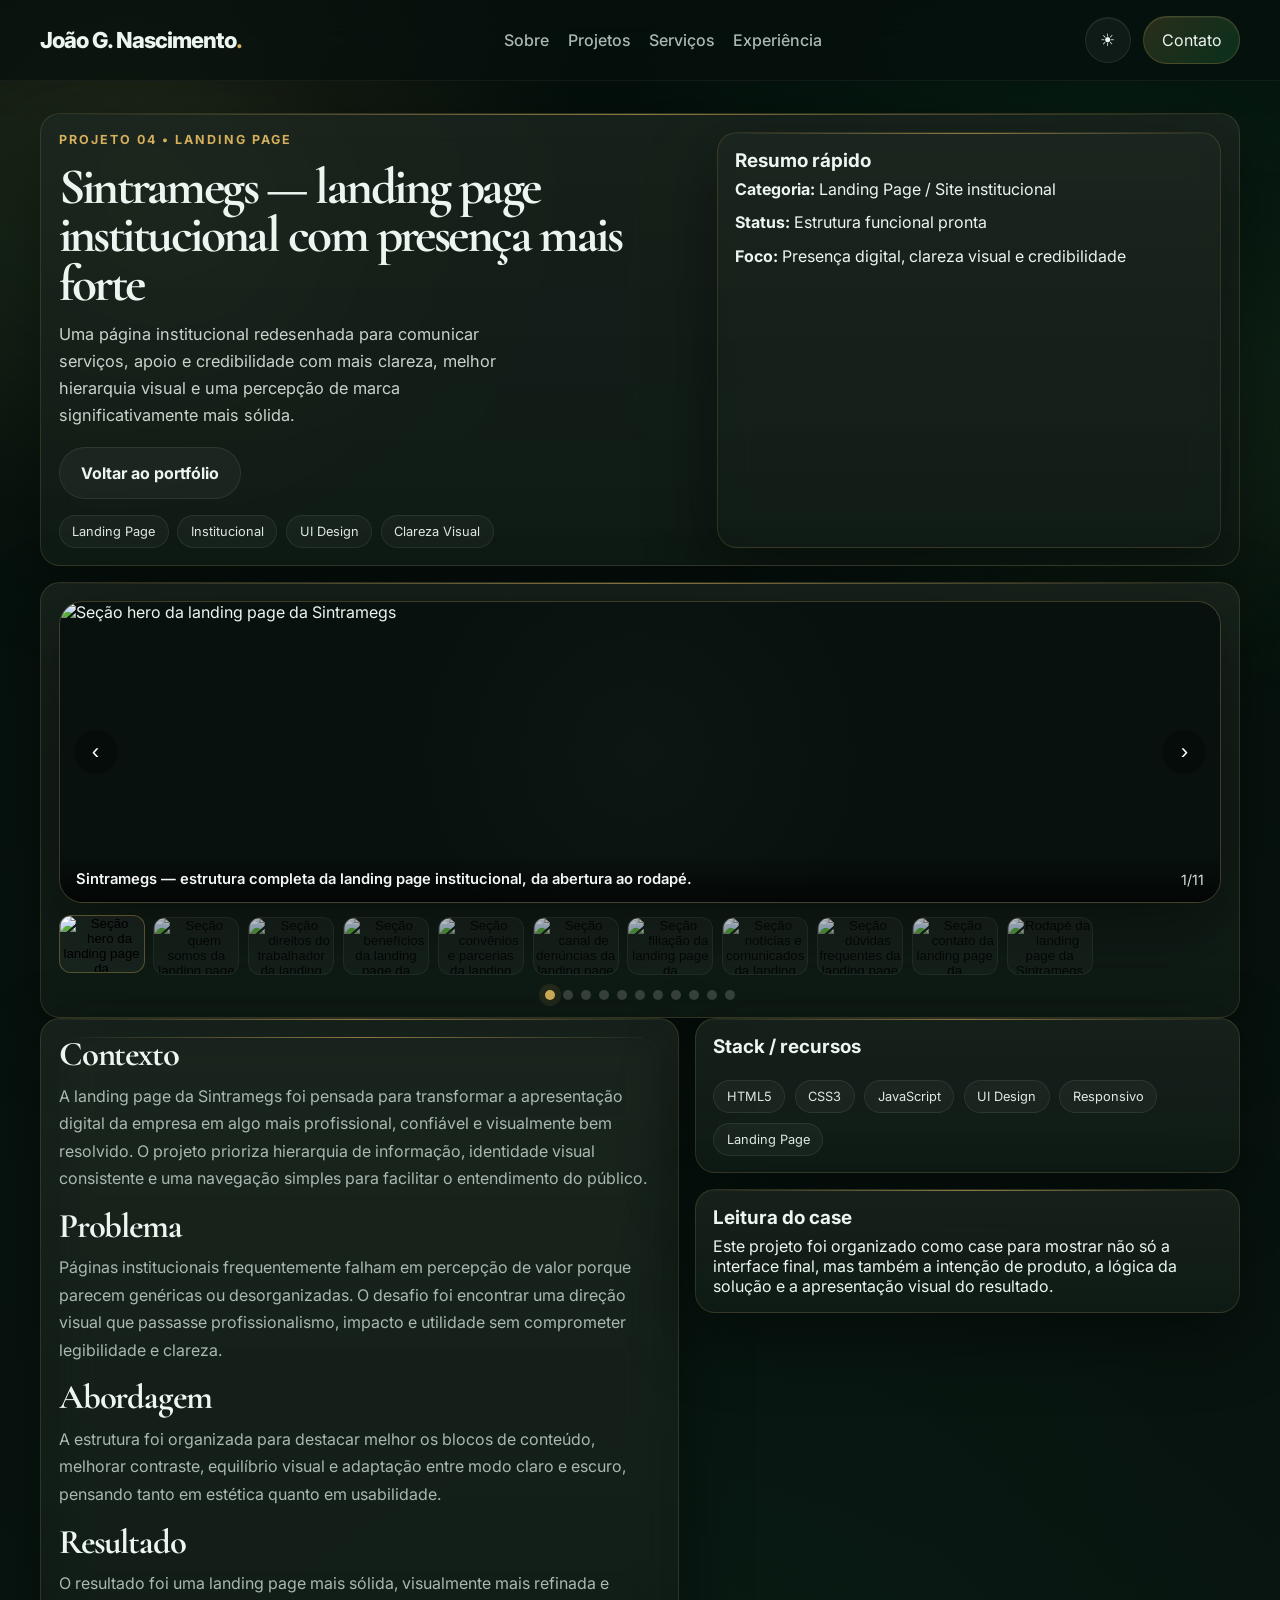
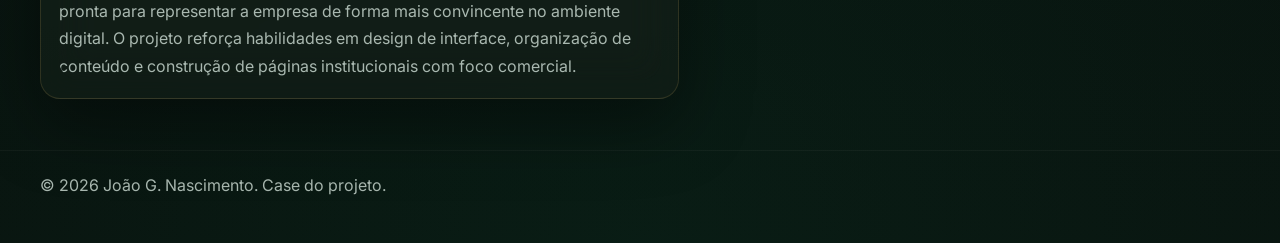
==== projeto-4.html @ 9595692e "Primeira versão do portfólio" ====
<!DOCTYPE html>
<html lang="pt-BR">
<head>
  <meta charset="UTF-8" />
  <meta name="viewport" content="width=device-width, initial-scale=1.0" />
  <title>Sintramegs — landing page institucional com presença mais forte | João G. Nascimento</title>
  <meta name="description" content="Case do projeto Sintramegs — landing page institucional com presença mais forte, desenvolvido por João G. Nascimento." />
  <link rel="preconnect" href="https://fonts.googleapis.com">
  <link rel="preconnect" href="https://fonts.gstatic.com" crossorigin>
  <link href="https://fonts.googleapis.com/css2?family=Inter:wght@400;500;600;700;800&family=Cormorant+Garamond:wght@600;700&display=swap" rel="stylesheet">
  <link rel="stylesheet" href="styles.css" />
</head>
<body class="project-page">
  <div class="bg-glow glow-1"></div>
  <div class="bg-glow glow-2"></div>

  <header class="header">
    <div class="container nav">
      <a href="index.html" class="brand">João G. Nascimento<span class="brand-mark">.</span></a>
      <nav class="desktop-nav">
        <a href="index.html#sobre">Sobre</a>
        <a href="index.html#projetos">Projetos</a>
        <a href="index.html#servicos">Serviços</a>
        <a href="index.html#experiencia">Experiência</a>
      </nav>
      <div class="nav-right">
        <button class="theme-toggle" id="themeToggle" type="button" aria-label="Alternar tema">☀</button>
        <a href="index.html#contato" class="nav-cta">Contato</a>
        <button class="menu-btn" id="menuBtn" aria-label="Abrir menu">☰</button>
      </div>
    </div>
    <nav class="mobile-nav" id="mobileNav">
      <a href="index.html#sobre">Sobre</a>
      <a href="index.html#projetos">Projetos</a>
      <a href="index.html#servicos">Serviços</a>
      <a href="index.html#experiencia">Experiência</a>
      <a href="index.html#contato">Contato</a>
    </nav>
  </header>

  <main class="container project-layout">
    <section class="case-head reveal">
      <div>
        <p class="eyebrow">Projeto 04 • Landing Page</p>
        <h1 class="case-title">Sintramegs — landing page institucional com presença mais forte</h1>
        <p class="case-lead">Uma página institucional redesenhada para comunicar serviços, apoio e credibilidade com mais clareza, melhor hierarquia visual e uma percepção de marca significativamente mais sólida.</p>
        <div class="hero-actions" style="margin-top:1.15rem;">
          <a href="index.html#projetos" class="btn btn-secondary">Voltar ao portfólio</a>
        </div>
        <div class="case-metrics">
          <span class="case-metric">Landing Page</span><span class="case-metric">Institucional</span><span class="case-metric">UI Design</span><span class="case-metric">Clareza Visual</span>
        </div>
      </div>
      <div class="case-aside-card">
        <h3>Resumo rápido</h3>
        <div class="case-aside-grid">
          <p><strong>Categoria:</strong> Landing Page / Site institucional</p>
          <p><strong>Status:</strong> Estrutura funcional pronta</p>
          <p><strong>Foco:</strong> Presença digital, clareza visual e credibilidade</p>
        </div>
      </div>
    </section>

    <section class="case-gallery reveal">
      <div class="carousel" data-carousel>
        <button class="carousel-btn prev" type="button" aria-label="Imagem anterior">‹</button>
        <div class="carousel-track">
          <div class="carousel-slide active">
            <img src="assets/sintramegs/01.png" alt="Seção hero da landing page da Sintramegs" />
          </div><div class="carousel-slide">
            <img src="assets/sintramegs/02.png" alt="Seção quem somos da landing page da Sintramegs" />
          </div><div class="carousel-slide">
            <img src="assets/sintramegs/03.png" alt="Seção direitos do trabalhador da landing page da Sintramegs" />
          </div><div class="carousel-slide">
            <img src="assets/sintramegs/04.png" alt="Seção benefícios da landing page da Sintramegs" />
          </div><div class="carousel-slide">
            <img src="assets/sintramegs/05.png" alt="Seção convênios e parcerias da landing page da Sintramegs" />
          </div><div class="carousel-slide">
            <img src="assets/sintramegs/06.png" alt="Seção canal de denúncias da landing page da Sintramegs" />
          </div><div class="carousel-slide">
            <img src="assets/sintramegs/07.png" alt="Seção filiação da landing page da Sintramegs" />
          </div><div class="carousel-slide">
            <img src="assets/sintramegs/08.png" alt="Seção notícias e comunicados da landing page da Sintramegs" />
          </div><div class="carousel-slide">
            <img src="assets/sintramegs/09.png" alt="Seção dúvidas frequentes da landing page da Sintramegs" />
          </div><div class="carousel-slide">
            <img src="assets/sintramegs/10.png" alt="Seção contato da landing page da Sintramegs" />
          </div><div class="carousel-slide">
            <img src="assets/sintramegs/11.png" alt="Rodapé da landing page da Sintramegs" />
          </div>
          <div class="carousel-overlay">
            <div class="carousel-caption">Sintramegs — estrutura completa da landing page institucional, da abertura ao rodapé.</div>
            <div class="carousel-counter">1/11</div>
          </div>
        </div>
        <button class="carousel-btn next" type="button" aria-label="Próxima imagem">›</button>
      </div>
      <div class="carousel-thumbs">
        <button class="carousel-thumb-btn active" type="button" aria-label="Miniatura 1">
            <img src="assets/sintramegs/01.png" alt="Seção hero da landing page da Sintramegs" />
          </button><button class="carousel-thumb-btn" type="button" aria-label="Miniatura 2">
            <img src="assets/sintramegs/02.png" alt="Seção quem somos da landing page da Sintramegs" />
          </button><button class="carousel-thumb-btn" type="button" aria-label="Miniatura 3">
            <img src="assets/sintramegs/03.png" alt="Seção direitos do trabalhador da landing page da Sintramegs" />
          </button><button class="carousel-thumb-btn" type="button" aria-label="Miniatura 4">
            <img src="assets/sintramegs/04.png" alt="Seção benefícios da landing page da Sintramegs" />
          </button><button class="carousel-thumb-btn" type="button" aria-label="Miniatura 5">
            <img src="assets/sintramegs/05.png" alt="Seção convênios e parcerias da landing page da Sintramegs" />
          </button><button class="carousel-thumb-btn" type="button" aria-label="Miniatura 6">
            <img src="assets/sintramegs/06.png" alt="Seção canal de denúncias da landing page da Sintramegs" />
          </button><button class="carousel-thumb-btn" type="button" aria-label="Miniatura 7">
            <img src="assets/sintramegs/07.png" alt="Seção filiação da landing page da Sintramegs" />
          </button><button class="carousel-thumb-btn" type="button" aria-label="Miniatura 8">
            <img src="assets/sintramegs/08.png" alt="Seção notícias e comunicados da landing page da Sintramegs" />
          </button><button class="carousel-thumb-btn" type="button" aria-label="Miniatura 9">
            <img src="assets/sintramegs/09.png" alt="Seção dúvidas frequentes da landing page da Sintramegs" />
          </button><button class="carousel-thumb-btn" type="button" aria-label="Miniatura 10">
            <img src="assets/sintramegs/10.png" alt="Seção contato da landing page da Sintramegs" />
          </button><button class="carousel-thumb-btn" type="button" aria-label="Miniatura 11">
            <img src="assets/sintramegs/11.png" alt="Rodapé da landing page da Sintramegs" />
          </button>
      </div>
      <div class="carousel-dots"></div>
      
    </section>

    <section class="case-layout reveal">
      <div class="case-story">
        <div class="case-aside-card project-main">
          <h2>Contexto</h2>
          <p>A landing page da Sintramegs foi pensada para transformar a apresentação digital da empresa em algo mais profissional, confiável e visualmente bem resolvido. O projeto prioriza hierarquia de informação, identidade visual consistente e uma navegação simples para facilitar o entendimento do público.</p>
          <h2>Problema</h2>
          <p>Páginas institucionais frequentemente falham em percepção de valor porque parecem genéricas ou desorganizadas. O desafio foi encontrar uma direção visual que passasse profissionalismo, impacto e utilidade sem comprometer legibilidade e clareza.</p>
          <h2>Abordagem</h2>
          <p>A estrutura foi organizada para destacar melhor os blocos de conteúdo, melhorar contraste, equilíbrio visual e adaptação entre modo claro e escuro, pensando tanto em estética quanto em usabilidade.</p>
          <h2>Resultado</h2>
          <p>O resultado foi uma landing page mais sólida, visualmente mais refinada e pronta para representar a empresa de forma mais convincente no ambiente digital. O projeto reforça habilidades em design de interface, organização de conteúdo e construção de páginas institucionais com foco comercial.</p>
        </div>
      </div>

      <aside class="case-aside">
        <div class="case-aside-card">
          <h3>Stack / recursos</h3>
          <div class="stack">
            <span>HTML5</span><span>CSS3</span><span>JavaScript</span><span>UI Design</span><span>Responsivo</span><span>Landing Page</span>
          </div>
        </div>
        <div class="case-aside-card">
          <h3>Leitura do case</h3>
          <p>Este projeto foi organizado como case para mostrar não só a interface final, mas também a intenção de produto, a lógica da solução e a apresentação visual do resultado.</p>
        </div>
      </aside>
    </section>
  </main>

  <footer class="footer">
    <div class="container">
      <p>© 2026 João G. Nascimento. Case do projeto.</p>
    </div>
  </footer>

  <script src="script.js"></script>
</body>
</html>
---- styles.css ----
* { margin:0; padding:0; box-sizing:border-box; }

:root{
  --bg:#06100c;
  --bg-2:#081410;
  --surface:rgba(12,24,18,.76);
  --surface-2:rgba(255,255,255,.045);
  --surface-3:rgba(255,255,255,.03);
  --border:rgba(213,175,92,.16);
  --text:#edf5f0;
  --muted:#a9b8b0;
  --gold:#d5af5c;
  --gold-2:#f0ddb2;
  --green:#1fd26b;
  --green-2:#0fa85c;
  --accent:#86ffd0;
  --shadow:0 24px 70px rgba(0,0,0,.42);
  --radius-xl:32px;
  --radius-lg:22px;
  --radius-md:16px;
  --container:1200px;
  --hero-title:clamp(2.7rem,6vw,6rem);
  --section-title:clamp(2rem,3.6vw,3.3rem);
  --case-title:clamp(2rem,4vw,4rem);
  --glass:linear-gradient(180deg, rgba(255,255,255,.05), rgba(255,255,255,.015));
  --bg-gradient:
    radial-gradient(circle at 10% 8%, rgba(213,175,92,.12), transparent 22%),
    radial-gradient(circle at 86% 14%, rgba(31,210,107,.08), transparent 26%),
    radial-gradient(circle at 50% 100%, rgba(10,56,38,.22), transparent 38%),
    linear-gradient(180deg, #05100c 0%, #091510 100%);
}

body.light{
  --bg:#eef2f4;
  --bg-2:#f8fafb;
  --surface:rgba(255,255,255,.8);
  --surface-2:rgba(14,22,28,.04);
  --surface-3:rgba(14,22,28,.03);
  --border:rgba(17,63,95,.10);
  --text:#111922;
  --muted:#5f6f7a;
  --gold:#b88523;
  --gold-2:#8e6718;
  --green:#11a65a;
  --green-2:#0d8e4d;
  --accent:#0e7f9d;
  --shadow:0 20px 55px rgba(16,24,40,.12);
  --glass:linear-gradient(180deg, rgba(255,255,255,.72), rgba(255,255,255,.48));
  --bg-gradient:
    radial-gradient(circle at 12% 10%, rgba(184,133,35,.08), transparent 22%),
    radial-gradient(circle at 86% 16%, rgba(17,166,90,.08), transparent 26%),
    linear-gradient(180deg, #eff3f5 0%, #f8fafb 100%);
}

html{ scroll-behavior:smooth; }

body{
  font-family:"Inter",sans-serif;
  background:var(--bg-gradient);
  color:var(--text);
  min-height:100vh;
  overflow-x:hidden;
  transition:background .45s ease,color .35s ease;
}

body::before{
  content:"";
  position:fixed; inset:0;
  background:
    radial-gradient(circle at 18% 28%, rgba(255,255,255,.03), transparent 16%),
    radial-gradient(circle at 82% 62%, rgba(255,255,255,.02), transparent 18%);
  pointer-events:none; z-index:0;
}
body::after{
  content:"";
  position:fixed; inset:0;
  opacity:.07;
  background-image:
    linear-gradient(rgba(255,255,255,.06) 1px, transparent 1px),
    linear-gradient(90deg, rgba(255,255,255,.05) 1px, transparent 1px);
  background-size:130px 130px;
  mix-blend-mode:soft-light;
  pointer-events:none; z-index:0;
}

a{ color:inherit; text-decoration:none; }
img{ display:block; max-width:100%; }

.container{ width:min(calc(100% - 2.4rem), var(--container)); margin:0 auto; }

.bg-glow{
  position:fixed; border-radius:50%; filter:blur(90px);
  opacity:.34; pointer-events:none; z-index:0;
}
.glow-1{ width:340px; height:340px; top:60px; left:-80px; background:rgba(32,134,87,.22); }
.glow-2{ width:300px; height:300px; right:-80px; top:280px; background:rgba(213,175,92,.17); }

#preloader{
  position:fixed; inset:0; z-index:1000;
  background:
    radial-gradient(circle at 50% 32%, rgba(213,175,92,.12), transparent 22%),
    linear-gradient(180deg, #030a08 0%, #08120f 100%);
  display:grid; place-items:center;
  transition:opacity .8s ease, visibility .8s ease;
}
#preloader.hidden{ opacity:0; visibility:hidden; }
.preloader-inner{ width:min(760px, calc(100% - 2rem)); text-align:center; }
.preloader-kicker{
  color:rgba(255,255,255,.62); letter-spacing:.26em;
  text-transform:uppercase; font-size:.8rem; margin-bottom:1rem;
}
.preloader-name{
  font-size:clamp(2.6rem,9vw,6.5rem); line-height:.9; letter-spacing:-.06em;
  font-weight:800; color:#f5f6f3; opacity:0; transform:translateY(18px) scale(.98);
  animation:v15Name 1.15s ease forwards;
}
.preloader-name span{
  display:block;
  background:linear-gradient(135deg,#ffffff 0%, #f2dfb0 55%, #d5af5c 100%);
  -webkit-background-clip:text; background-clip:text; color:transparent;
}
.preloader-line{
  width:min(520px,100%); height:10px; margin:2rem auto 0;
  border-radius:999px; background:rgba(255,255,255,.08); overflow:hidden;
  position:relative;
}
.preloader-line::after{
  content:""; position:absolute; inset:0 auto 0 0; width:0;
  border-radius:inherit;
  background:linear-gradient(90deg, #1fd26b, #d5af5c, #ffffff);
  box-shadow:0 0 26px rgba(213,175,92,.24);
  animation:v15Load 1.95s cubic-bezier(.2,.7,.2,1) forwards;
}
.preloader-sub{ margin-top:1rem; color:rgba(255,255,255,.72); font-size:.96rem; }

@keyframes v15Name{ to{ opacity:1; transform:translateY(0) scale(1);} }
@keyframes v15Load{ to{ width:100%; } }

.header{
  position:sticky; top:0; z-index:20;
  backdrop-filter:blur(18px);
  background:color-mix(in srgb, var(--bg) 68%, transparent);
  border-bottom:1px solid rgba(255,255,255,.05);
  box-shadow:0 12px 30px rgba(0,0,0,.08);
}
.nav{
  display:flex; align-items:center; justify-content:space-between;
  min-height:80px; gap:1rem;
}
.brand{
  font-size:1.38rem; font-weight:800; letter-spacing:-.045em;
  white-space:nowrap;
}
.brand-mark{ color:var(--gold); }
.desktop-nav{ display:flex; gap:1.15rem; align-items:center; }
.desktop-nav a,.mobile-nav a{ color:var(--muted); transition:.25s ease; }
.desktop-nav a{
  position:relative; font-weight:500;
}
.desktop-nav a::after{
  content:""; position:absolute; left:0; bottom:-.45rem;
  width:0; height:1px;
  background:linear-gradient(90deg, transparent, var(--gold), transparent);
  transition:width .25s ease;
}
.desktop-nav a:hover,.mobile-nav a:hover{ color:var(--text); }
.desktop-nav a:hover::after{ width:100%; }
.nav-right{ display:flex; align-items:center; gap:.8rem; }
.theme-toggle{
  min-width:46px; height:46px; border-radius:999px;
  border:1px solid rgba(255,255,255,.08);
  background:var(--surface-2); color:var(--text);
  cursor:pointer; font-size:1.05rem;
  box-shadow:inset 0 1px 0 rgba(255,255,255,.06);
}
.nav-cta{
  padding:.84rem 1.08rem; border-radius:999px;
  background:linear-gradient(135deg, rgba(213,175,92,.18), rgba(31,210,107,.16));
  border:1px solid rgba(213,175,92,.22);
  color:var(--text)!important;
  box-shadow:inset 0 1px 0 rgba(255,255,255,.06);
}
.menu-btn{
  display:none; border:0; background:transparent; color:var(--text);
  font-size:1.65rem; cursor:pointer;
}
.mobile-nav{
  display:none; flex-direction:column; gap:1rem; padding:0 1rem 1rem;
}
.mobile-nav.open{ display:flex; }

.hero{
  position:relative; z-index:1;
  display:grid; grid-template-columns:18fr .80fr; gap:1.35rem;
  align-items:stretch; padding:4.1rem 0 2.6rem;
}
.hero-copy{
  display:flex; flex-direction:column; justify-content:center;
}
.eyebrow,.section-kicker{
  color:var(--gold); letter-spacing:.16em; text-transform:uppercase;
  font-size:.78rem; font-weight:700; margin-bottom:1rem;
}
.hero h1,.project-hero h1{
  font-size:var(--hero-title);
  line-height:.92; letter-spacing:-.065em;
  max-width:100ch;
}
.hero h1 span{ display:block; color:var(--gold-2); }
.hero-subline{
  margin-top:1rem;
  font-size:1.02rem;
  color:color-mix(in srgb, var(--text) 78%, transparent);
  max-width:150ch;
}
.hero-text{
  margin-top:1.2rem; max-width:54ch; color:var(--muted);
  font-size:1rem; line-height:1.75;
}
.hero-actions{ display:flex; gap:1rem; margin-top:1.45rem; flex-wrap:wrap; }
.btn{
  display:inline-flex; justify-content:center; align-items:center;
  min-height:50px; padding:.92rem 1.32rem;
  border-radius:999px; font-weight:700;
  transition:transform .24s ease, box-shadow .24s ease, background .24s ease, border-color .24s ease;
}
.btn:hover{ transform:translateY(-2px); }
.btn-primary{
  background:linear-gradient(135deg, var(--gold), color-mix(in srgb, var(--gold) 72%, white));
  color:#10100d; box-shadow:0 14px 34px rgba(213,175,92,.24);
}
.btn-secondary{
  border:1px solid rgba(255,255,255,.08); background:var(--surface-2);
}
.hero-badges,.stack{
  margin-top:1.35rem; display:flex; gap:.6rem; flex-wrap:wrap;
}
.hero-badges span,.stack span,.tag,.carousel-chip,.case-metric{
  border:1px solid rgba(255,255,255,.08);
  background:rgba(255,255,255,.035);
  color:color-mix(in srgb, var(--text) 94%, transparent);
  padding:.5rem .78rem; border-radius:999px; font-size:.8rem;
}

.card-frame,.panel,.project-card,.service-card,.cta-box,.hero-visual,.case-head,.case-gallery,.case-story,.case-aside-card{
  background:var(--glass), var(--surface);
  border:1px solid var(--border);
  box-shadow:var(--shadow);
  backdrop-filter:blur(16px);
}

.hero-visual{
  min-height:420px; border-radius:28px; padding:.85rem; overflow:hidden;
}
.hero-visual-grid{
  display:grid; grid-template-columns:1fr 1fr; grid-template-rows:1fr 1fr;
  gap:.75rem; height:100%;
}
.hero-visual-card{
  border-radius:24px; overflow:hidden;
  border:1px solid rgba(255,255,255,.08);
  background:rgba(255,255,255,.03);
  position:relative; min-height:180px;
}
.hero-visual-card.large{ min-height:370px; grid-row:span 2; }
.hero-visual-card img{
  width:100%; height:100%; object-fit:cover;
  transform:scale(1.02); transition:transform .6s ease;
}
.hero-visual-card:hover img{ transform:scale(1.06); }
.hero-visual-card::after{
  content:""; position:absolute; inset:auto 0 0 0; height:48%;
  background:linear-gradient(180deg, rgba(0,0,0,0), rgba(0,0,0,.48));
}
.hero-visual-label{
  position:absolute; left:1rem; bottom:1rem; z-index:1;
  padding:.55rem .8rem; border-radius:999px;
  background:rgba(9,16,13,.58); backdrop-filter:blur(10px);
  color:#f3f6f4; font-weight:700; font-size:.82rem;
}
.project-five-card{
  background:
    linear-gradient(135deg, rgba(213,175,92,.10), rgba(31,210,107,.08)),
    rgba(255,255,255,.03);
  display:flex; align-items:center; justify-content:center; padding:1rem;
}
.project-five-kicker{
  color:var(--gold); text-transform:uppercase; letter-spacing:.12em;
  font-size:.75rem; margin-bottom:.55rem;
}
.project-five-inner h3{ font-size:1rem; margin-bottom:.45rem; }
.project-five-inner p{ color:var(--muted); line-height:1.5; font-size:.92rem; }

.status-row{
  display:inline-flex; align-items:center; gap:.7rem; padding:.62rem .92rem;
  border-radius:999px; background:rgba(31,210,107,.12);
  border:1px solid rgba(80,176,126,.12);
  color:color-mix(in srgb, var(--text) 95%, transparent); font-size:.9rem; margin-bottom:1rem;
}
.dot{
  width:10px; height:10px; border-radius:50%;
  background:var(--green); box-shadow:0 0 0 6px rgba(31,210,107,.10);
}

.section{ position:relative; z-index:1; padding:2rem 0; }
.section-heading{ margin-bottom:1.2rem; }
.section-heading h2,.cta-box h2,.project-main h2{
  font-family:"Cormorant Garamond",serif;
  font-size:var(--section-title); line-height:1.02; letter-spacing:-.03em;
}
.section-subtext,.card-frame p,.project-card p,.service-card p,.panel p,.timeline-content p,.note,.project-main p,.project-sidebar p{
  color:var(--muted); line-height:1.72;
}
.section-subtext{ max-width:72ch; margin-top:.8rem; }

.about-grid,.contact-grid,.project-content,.case-layout{
  display:grid; grid-template-columns:1.08fr .92fr; gap:1rem;
}
.panel,.project-card,.service-card,.card-frame,.case-head,.case-gallery,.case-story,.case-aside-card{
  border-radius:20px; padding:1.1rem;
  position:relative; overflow:hidden;
  transition:transform .26s ease, border-color .26s ease, box-shadow .26s ease;
}
.panel::before,.project-card::before,.service-card::before,.card-frame::before,.hero-visual::before,.case-head::before,.case-gallery::before,.case-story::before,.case-aside-card::before{
  content:""; position:absolute; inset:0 0 auto 0; height:1px;
  background:linear-gradient(90deg, transparent, rgba(213,175,92,.62), transparent);
}
.panel:hover,.project-card:hover,.service-card:hover,.case-head:hover,.case-gallery:hover,.case-story:hover,.case-aside-card:hover{
  transform:translateY(-3px);
  border-color:rgba(213,175,92,.26);
  box-shadow:0 24px 70px rgba(0,0,0,.4);
}

.stats{ display:grid; gap:.9rem; }
.stats strong{ display:block; margin-bottom:.32rem; font-size:1rem; }

.cards-grid,.services-grid{
  display:grid; grid-template-columns:repeat(2,minmax(0,1fr)); gap:1rem;
}
.projects-showcase{ display:grid; gap:1rem; }
.projects-five{ grid-template-columns:repeat(2,minmax(0,1fr)); }
.projects-five .project-card:last-child{ grid-column:span 2; }

.projects-intro{
  padding:1rem 1.1rem;
  background:
    linear-gradient(135deg, rgba(213,175,92,.07), rgba(31,210,107,.05)),
    var(--glass), var(--surface);
}
.projects-intro-kicker{
  color:var(--gold); text-transform:uppercase; letter-spacing:.12em;
  font-size:.74rem; font-weight:700; margin-bottom:.45rem;
}

.project-card.featured{
  display:grid; grid-template-columns:1.02fr .98fr; gap:1rem;
  align-items:center; min-height:285px;
}
.project-card.featured .project-thumb{
  min-height:220px; margin-top:0;
}

.project-top{ display:flex; flex-direction:column; gap:.7rem; margin-bottom:.8rem; }
.project-card h3,.service-card h3,.contact-panel h3,.social-panel h3,.timeline-content h3,.case-aside-card h3{
  font-size:1.18rem; margin-bottom:.45rem;
}
.project-thumb{
  margin-top:1rem; border-radius:16px; overflow:hidden;
  border:1px solid rgba(213,175,92,.16);
  box-shadow:0 18px 40px rgba(0,0,0,.25);
  aspect-ratio:16/9; background:rgba(255,255,255,.03);
  position:relative;
}
.project-thumb::after{
  content:""; position:absolute; inset:auto 0 0 0; height:52%;
  background:linear-gradient(180deg, rgba(0,0,0,0), rgba(0,0,0,.42));
}
.project-thumb img{
  width:100%; height:100%; object-fit:cover; transition:transform .5s ease;
}
.project-card:hover .project-thumb img{ transform:scale(1.04); }

.details-link{
  display:inline-flex; align-items:center; justify-content:center;
  margin-top:.9rem; min-height:42px; padding:.76rem .92rem;
  border-radius:999px; border:1px solid rgba(213,175,92,.24);
  background:linear-gradient(135deg, rgba(213,175,92,.12), rgba(213,175,92,.06));
  color:color-mix(in srgb, var(--gold-2) 96%, white); font-weight:700;
}
.details-link:hover{
  background:linear-gradient(135deg, rgba(213,175,92,.18), rgba(213,175,92,.10));
}

.services-grid .service-card{ min-height:154px; }
.timeline{
  position:relative; margin-top:.6rem; padding-left:1rem;
  border-left:1px solid rgba(213,175,92,.18);
}
.timeline-item{ position:relative; padding-left:1.1rem; }
.timeline-item + .timeline-item{ margin-top:1.15rem; }
.timeline-marker{
  position:absolute; left:-1.55rem; top:.45rem;
  width:12px; height:12px; border-radius:50%;
  background:var(--gold); box-shadow:0 0 0 6px rgba(213,175,92,.12);
}

.cta-box{
  padding:1.35rem; border-radius:28px;
  display:flex; justify-content:space-between; gap:1.4rem; align-items:center;
}
.cta-box h2{ max-width:20ch; }

.social-links{ display:flex; gap:.85rem; flex-wrap:wrap; margin-top:.8rem; }
.social-links a{
  padding:.72rem .98rem; border-radius:999px;
  background:rgba(255,255,255,.04); border:1px solid rgba(255,255,255,.08);
}
.contact-panel a,.social-panel a{ color:var(--gold-2); }

.footer{
  padding:1.5rem 0 3rem; color:var(--muted);
  border-top:1px solid rgba(255,255,255,.04); margin-top:1rem;
}

.reveal{
  opacity:0; transform:translateY(24px);
  transition:opacity .72s ease, transform .72s ease;
}
.reveal.visible{ opacity:1; transform:translateY(0); }

.project-page .project-layout{
  padding-top:2rem; padding-bottom:2.2rem;
  position:relative; z-index:1;
}
.project-hero h1{
  font-size:clamp(1.75rem, 3.1vw, 3rem);
  max-width:13ch;
}
.project-hero .hero-text{ max-width:64ch; }
.project-cover{ margin-top:1rem; }

.case-head{
  display:grid; grid-template-columns:1.12fr .88fr; gap:1rem;
  margin-bottom:1rem;
}
.case-title{
  font-family:"Cormorant Garamond",serif;
  font-size:var(--case-title);
  line-height:.95;
  letter-spacing:-.05em;
  margin-bottom:.8rem;
}
.case-lead{
  color:color-mix(in srgb, var(--text) 84%, transparent);
  font-size:1.02rem;
  max-width:48ch;
  line-height:1.65;
}
.case-metrics{
  display:flex; gap:.55rem; flex-wrap:wrap; margin-top:1rem;
}
.case-gallery{
  margin-top:0;
}
.carousel{
  position:relative; border-radius:24px; overflow:hidden;
  border:1px solid rgba(213,175,92,.22);
  box-shadow:var(--shadow);
  background:var(--glass), var(--surface);
}
.carousel-track{
  position:relative; width:100%; min-height:300px;
}
.carousel-slide{
  opacity:0; transition:opacity .42s ease;
  position:absolute; inset:0; display:block; pointer-events:none;
}
.carousel-slide.active{
  opacity:1; position:relative; pointer-events:auto;
}
.carousel-slide img{
  width:100%; height:100%; min-height:300px; max-height:520px;
  object-fit:contain;
  background:
    radial-gradient(circle at center, rgba(255,255,255,.02), transparent 40%),
    #08110d;
}
body.light .carousel-slide img{ background:#eef2f5; }
.carousel-overlay{
  position:absolute; inset:auto 0 0 0;
  padding:.85rem 1rem;
  background:linear-gradient(180deg, rgba(0,0,0,0), rgba(0,0,0,.62));
  display:flex; justify-content:space-between; align-items:end; gap:1rem;
  pointer-events:none;
}
.carousel-caption{ color:#f5f7f6; font-weight:600; font-size:.92rem; }
.carousel-counter{ color:#d8e3dc; font-size:.88rem; }
.carousel-btn{
  position:absolute; top:50%; transform:translateY(-50%);
  width:44px; height:44px; border:0; border-radius:50%;
  background:rgba(6,12,10,.72); color:#fff; font-size:1.4rem;
  cursor:pointer; z-index:2; backdrop-filter:blur(10px);
}
.carousel-btn.prev{ left:14px; }
.carousel-btn.next{ right:14px; }

.carousel-thumbs{
  display:flex; gap:.55rem; overflow:auto; padding:.9rem 0 .15rem;
  scrollbar-width:none;
}
.carousel-thumbs::-webkit-scrollbar{ display:none; }
.carousel-thumb-btn{
  border:1px solid rgba(255,255,255,.08);
  background:rgba(255,255,255,.04);
  border-radius:12px; overflow:hidden;
  width:86px; height:58px; flex:0 0 auto; cursor:pointer;
  opacity:.7; transition:opacity .24s ease, transform .24s ease, border-color .24s ease;
}
.carousel-thumb-btn img{
  width:100%; height:100%; object-fit:cover;
}
.carousel-thumb-btn.active{
  opacity:1; transform:translateY(-2px);
  border-color:rgba(213,175,92,.34);
}
.carousel-dots{
  display:flex; gap:.5rem; justify-content:center; padding:.75rem 0 0; flex-wrap:wrap;
}
.carousel-dot{
  width:10px; height:10px; border-radius:50%; border:0; cursor:pointer;
  background:rgba(255,255,255,.18);
}
.carousel-dot.active{
  background:var(--gold); box-shadow:0 0 0 6px rgba(213,175,92,.10);
}
.carousel-note{
  margin-top:.9rem; display:inline-flex; gap:.65rem; align-items:center; flex-wrap:wrap;
  color:var(--muted); font-size:.9rem;
}

.case-layout{
  align-items:start;
}
.case-story,.case-aside{
  display:grid; gap:1rem;
}
.case-story .project-main{
  padding:0; background:none; border:0; box-shadow:none;
}
.case-story .project-main h2{
  font-size:clamp(1.7rem,2.7vw,2.35rem);
  margin-top:1rem; margin-bottom:.65rem;
}
.case-story .project-main h2:first-child{ margin-top:0; }
.case-aside{
  position:sticky; top:96px;
}
.case-aside-card{
  padding:1rem 1.05rem;
}
.case-aside-grid{
  display:grid; gap:.85rem;
}
.case-divider{
  height:1px; background:linear-gradient(90deg, transparent, rgba(213,175,92,.2), transparent);
  margin:1rem 0;
}

body.light .header{ background:color-mix(in srgb, var(--bg) 84%, transparent); }
body.light .hero-visual-label{ background:rgba(255,255,255,.74); color:#1a2330; }
body.light .project-thumb::after,
body.light .hero-visual-card::after{
  background:linear-gradient(180deg, rgba(255,255,255,0), rgba(255,255,255,.22));
}
body.light .project-five-card{
  background:
    linear-gradient(135deg, rgba(184,133,35,.10), rgba(14,166,91,.08)),
    rgba(255,255,255,.58);
}

@media (max-width:1100px){
  .hero{ grid-template-columns:1fr; }
  .hero h1,.project-hero h1{ max-width:100%; }
  .project-card.featured, .case-head, .case-layout{ grid-template-columns:1fr; }
  .case-aside{ position:relative; top:auto; }
}
@media (max-width:760px){
  .container{ width:min(calc(100% - 1.2rem), var(--container)); }
  .desktop-nav{ display:none; }
  .menu-btn{ display:block; }
  .brand{ font-size:1rem; }
  .hero{ padding-top:3rem; gap:1rem; }
  .hero h1{ font-size:clamp(1.9rem,11vw,3rem); }
  .hero-visual{ min-height:auto; }
  .hero-visual-grid{ grid-template-columns:1fr; grid-template-rows:auto; }
  .hero-visual-card.large{ min-height:250px; grid-row:span 1; }
  .section{ padding:1.55rem 0; }
  .project-card,.service-card,.panel,.case-head,.case-gallery,.case-story,.case-aside-card{ padding:1rem; }
  .projects-five .project-card:last-child{ grid-column:span 1; }
  .project-page .project-layout{ padding-top:1.7rem; }
  .project-hero h1{ font-size:clamp(1.45rem,9vw,2.2rem); }
  .carousel-slide img,.carousel-track{ min-height:200px; max-height:300px; }
  .carousel-thumb-btn{ width:72px; height:50px; }
}
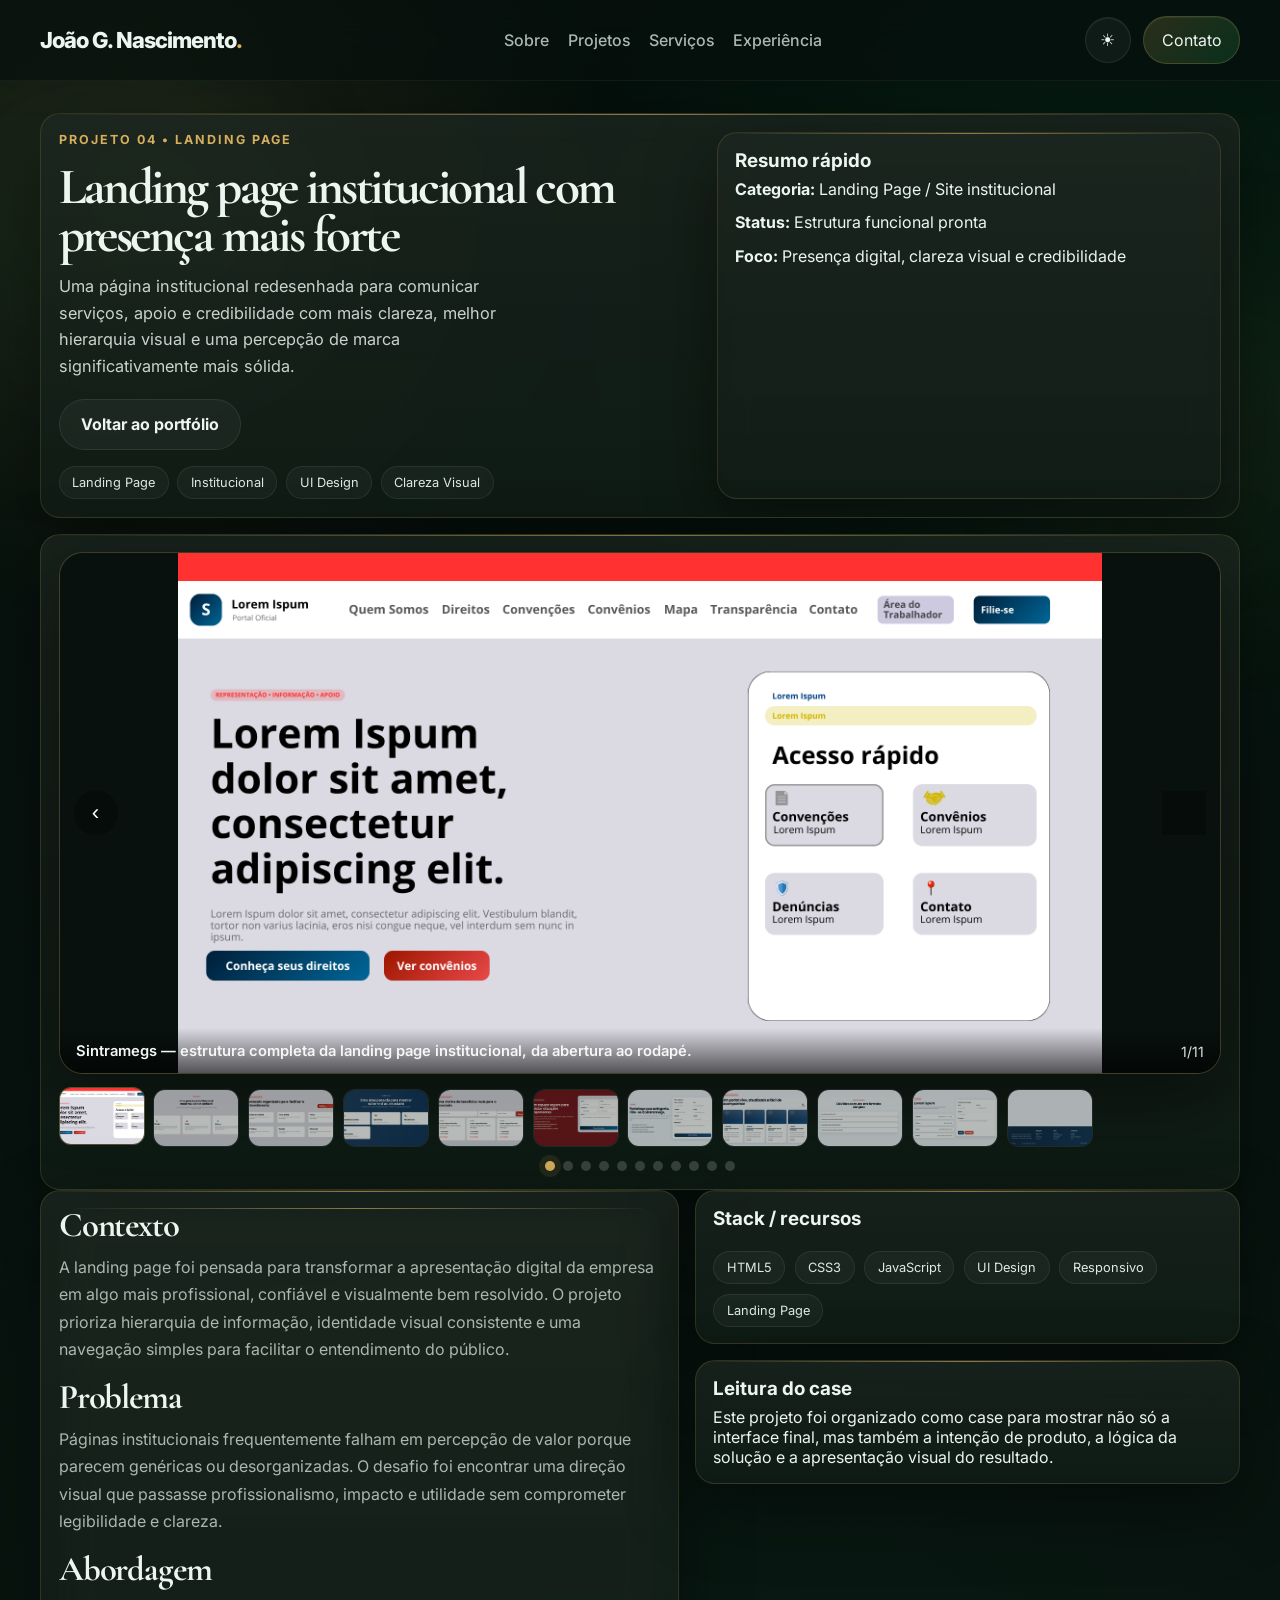
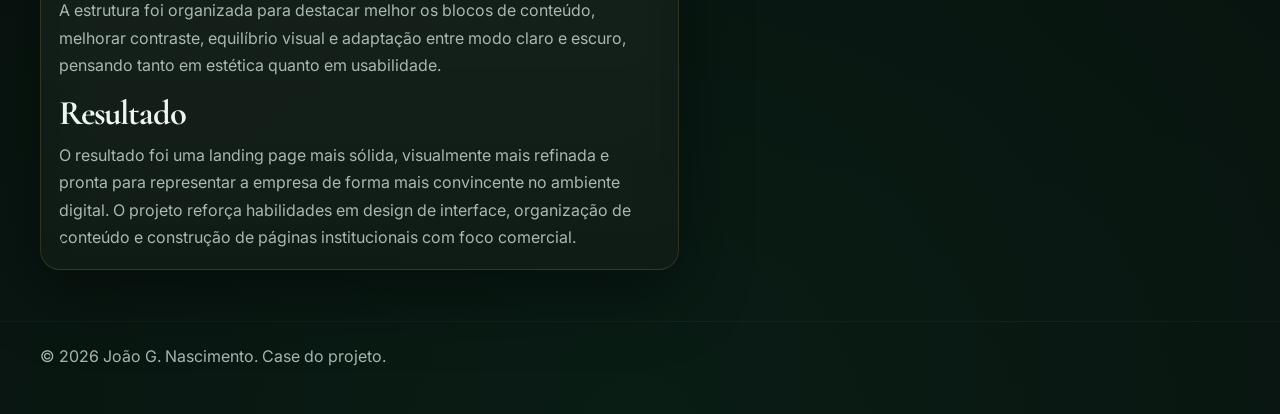
==== commit 15497020: "Atualizando portfolio v15" ====
--- a/projeto-4.html
+++ b/projeto-4.html
@@ -42,7 +42,7 @@
     <section class="case-head reveal">
       <div>
         <p class="eyebrow">Projeto 04 • Landing Page</p>
-        <h1 class="case-title">Sintramegs — landing page institucional com presença mais forte</h1>
+        <h1 class="case-title">Landing page institucional com presença mais forte</h1>
         <p class="case-lead">Uma página institucional redesenhada para comunicar serviços, apoio e credibilidade com mais clareza, melhor hierarquia visual e uma percepção de marca significativamente mais sólida.</p>
         <div class="hero-actions" style="margin-top:1.15rem;">
           <a href="index.html#projetos" class="btn btn-secondary">Voltar ao portfólio</a>
@@ -66,23 +66,23 @@
         <button class="carousel-btn prev" type="button" aria-label="Imagem anterior">‹</button>
         <div class="carousel-track">
           <div class="carousel-slide active">
-            <img src="assets/sintramegs/01.png" alt="Seção hero da landing page da Sintramegs" />
+            <img src="assets/sintramegs/1.png" alt="Seção hero da landing page da Sintramegs" />
           </div><div class="carousel-slide">
-            <img src="assets/sintramegs/02.png" alt="Seção quem somos da landing page da Sintramegs" />
+            <img src="assets/sintramegs/2.png" alt="Seção quem somos da landing page da Sintramegs" />
           </div><div class="carousel-slide">
-            <img src="assets/sintramegs/03.png" alt="Seção direitos do trabalhador da landing page da Sintramegs" />
+            <img src="assets/sintramegs/3.png" alt="Seção direitos do trabalhador da landing page da Sintramegs" />
           </div><div class="carousel-slide">
-            <img src="assets/sintramegs/04.png" alt="Seção benefícios da landing page da Sintramegs" />
+            <img src="assets/sintramegs/4.png" alt="Seção benefícios da landing page da Sintramegs" />
           </div><div class="carousel-slide">
-            <img src="assets/sintramegs/05.png" alt="Seção convênios e parcerias da landing page da Sintramegs" />
+            <img src="assets/sintramegs/5.png" alt="Seção convênios e parcerias da landing page da Sintramegs" />
           </div><div class="carousel-slide">
-            <img src="assets/sintramegs/06.png" alt="Seção canal de denúncias da landing page da Sintramegs" />
+            <img src="assets/sintramegs/6.png" alt="Seção canal de denúncias da landing page da Sintramegs" />
           </div><div class="carousel-slide">
-            <img src="assets/sintramegs/07.png" alt="Seção filiação da landing page da Sintramegs" />
+            <img src="assets/sintramegs/7.png" alt="Seção filiação da landing page da Sintramegs" />
           </div><div class="carousel-slide">
-            <img src="assets/sintramegs/08.png" alt="Seção notícias e comunicados da landing page da Sintramegs" />
+            <img src="assets/sintramegs/8.png" alt="Seção notícias e comunicados da landing page da Sintramegs" />
           </div><div class="carousel-slide">
-            <img src="assets/sintramegs/09.png" alt="Seção dúvidas frequentes da landing page da Sintramegs" />
+            <img src="assets/sintramegs/9.png" alt="Seção dúvidas frequentes da landing page da Sintramegs" />
           </div><div class="carousel-slide">
             <img src="assets/sintramegs/10.png" alt="Seção contato da landing page da Sintramegs" />
           </div><div class="carousel-slide">
@@ -97,23 +97,23 @@
       </div>
       <div class="carousel-thumbs">
         <button class="carousel-thumb-btn active" type="button" aria-label="Miniatura 1">
-            <img src="assets/sintramegs/01.png" alt="Seção hero da landing page da Sintramegs" />
+            <img src="assets/sintramegs/1.png" alt="Seção hero da landing page da Sintramegs" />
           </button><button class="carousel-thumb-btn" type="button" aria-label="Miniatura 2">
-            <img src="assets/sintramegs/02.png" alt="Seção quem somos da landing page da Sintramegs" />
+            <img src="assets/sintramegs/2.png" alt="Seção quem somos da landing page da Sintramegs" />
           </button><button class="carousel-thumb-btn" type="button" aria-label="Miniatura 3">
-            <img src="assets/sintramegs/03.png" alt="Seção direitos do trabalhador da landing page da Sintramegs" />
+            <img src="assets/sintramegs/3.png" alt="Seção direitos do trabalhador da landing page da Sintramegs" />
           </button><button class="carousel-thumb-btn" type="button" aria-label="Miniatura 4">
-            <img src="assets/sintramegs/04.png" alt="Seção benefícios da landing page da Sintramegs" />
+            <img src="assets/sintramegs/4.png" alt="Seção benefícios da landing page da Sintramegs" />
           </button><button class="carousel-thumb-btn" type="button" aria-label="Miniatura 5">
-            <img src="assets/sintramegs/05.png" alt="Seção convênios e parcerias da landing page da Sintramegs" />
+            <img src="assets/sintramegs/5.png" alt="Seção convênios e parcerias da landing page da Sintramegs" />
           </button><button class="carousel-thumb-btn" type="button" aria-label="Miniatura 6">
-            <img src="assets/sintramegs/06.png" alt="Seção canal de denúncias da landing page da Sintramegs" />
+            <img src="assets/sintramegs/6.png" alt="Seção canal de denúncias da landing page da Sintramegs" />
           </button><button class="carousel-thumb-btn" type="button" aria-label="Miniatura 7">
-            <img src="assets/sintramegs/07.png" alt="Seção filiação da landing page da Sintramegs" />
+            <img src="assets/sintramegs/7.png" alt="Seção filiação da landing page da Sintramegs" />
           </button><button class="carousel-thumb-btn" type="button" aria-label="Miniatura 8">
-            <img src="assets/sintramegs/08.png" alt="Seção notícias e comunicados da landing page da Sintramegs" />
+            <img src="assets/sintramegs/8.png" alt="Seção notícias e comunicados da landing page da Sintramegs" />
           </button><button class="carousel-thumb-btn" type="button" aria-label="Miniatura 9">
-            <img src="assets/sintramegs/09.png" alt="Seção dúvidas frequentes da landing page da Sintramegs" />
+            <img src="assets/sintramegs/9.png" alt="Seção dúvidas frequentes da landing page da Sintramegs" />
           </button><button class="carousel-thumb-btn" type="button" aria-label="Miniatura 10">
             <img src="assets/sintramegs/10.png" alt="Seção contato da landing page da Sintramegs" />
           </button><button class="carousel-thumb-btn" type="button" aria-label="Miniatura 11">
@@ -128,7 +128,7 @@
       <div class="case-story">
         <div class="case-aside-card project-main">
           <h2>Contexto</h2>
-          <p>A landing page da Sintramegs foi pensada para transformar a apresentação digital da empresa em algo mais profissional, confiável e visualmente bem resolvido. O projeto prioriza hierarquia de informação, identidade visual consistente e uma navegação simples para facilitar o entendimento do público.</p>
+          <p>A landing page foi pensada para transformar a apresentação digital da empresa em algo mais profissional, confiável e visualmente bem resolvido. O projeto prioriza hierarquia de informação, identidade visual consistente e uma navegação simples para facilitar o entendimento do público.</p>
           <h2>Problema</h2>
           <p>Páginas institucionais frequentemente falham em percepção de valor porque parecem genéricas ou desorganizadas. O desafio foi encontrar uma direção visual que passasse profissionalismo, impacto e utilidade sem comprometer legibilidade e clareza.</p>
           <h2>Abordagem</h2>
